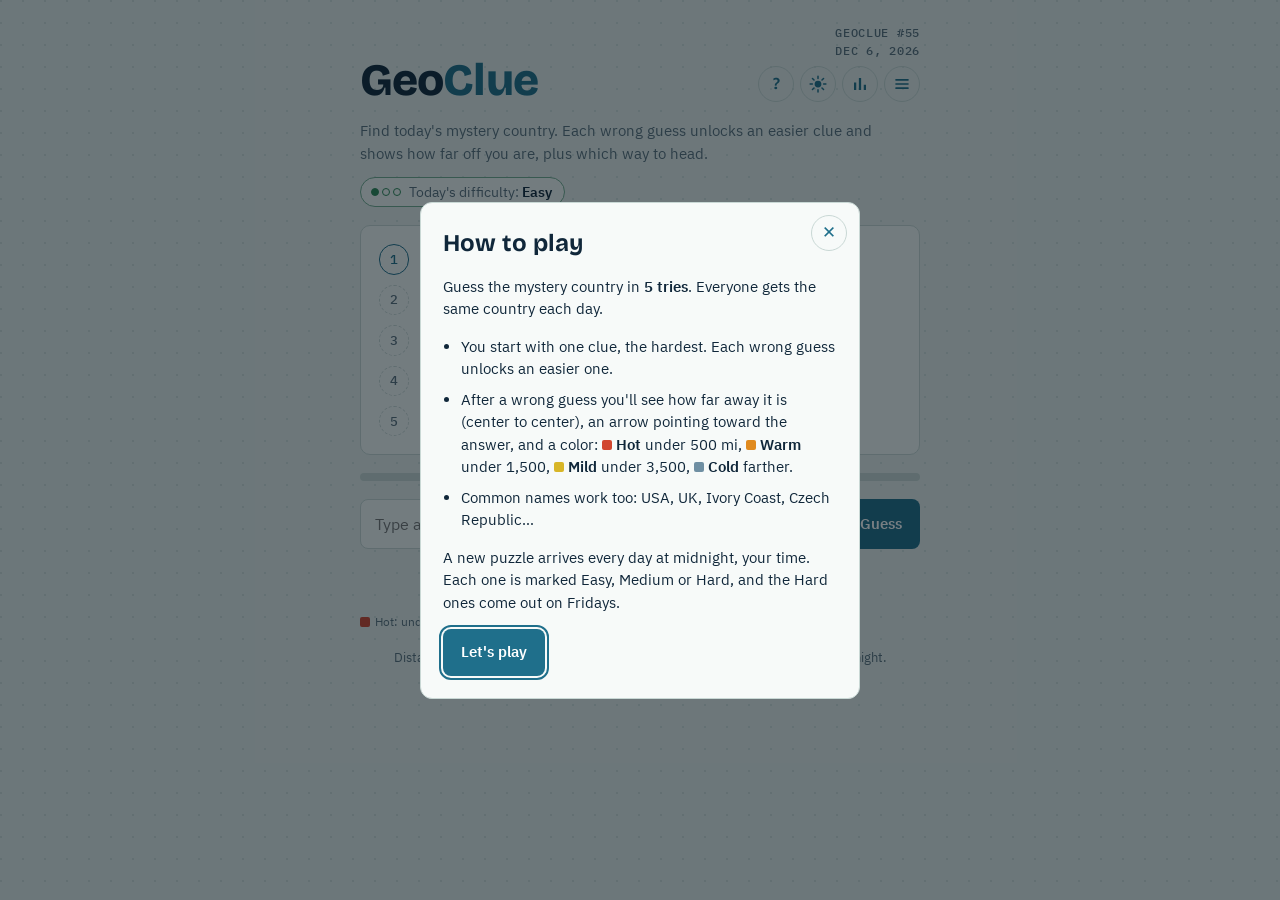
==== index.html @ 2c604f1e "Show today's difficulty above the clues A small Easy / Medium / Hard tag with three dots sits under " ====
<!doctype html>
<html lang="en">
<head>
  <meta charset="utf-8">
  <meta name="viewport" content="width=device-width, initial-scale=1">
  <title>GeoClue: the daily geography puzzle</title>
  <meta name="description" content="Guess the mystery country from five clues. A new free geography puzzle every day.">

  <!-- Apply the saved light/dark choice before the page draws, so it doesn't flash. -->
  <script>try{var t=JSON.parse(localStorage.getItem("geoclue:v1:theme"));if(t==="light"||t==="dark")document.documentElement.dataset.theme=t}catch(e){}</script>

  <meta name="theme-color" content="#e8f0ee" media="(prefers-color-scheme: light)">
  <meta name="theme-color" content="#0c1a24" media="(prefers-color-scheme: dark)">
  <link rel="icon" href="favicon.ico" sizes="32x32">
  <link rel="icon" href="assets/favicon.svg" type="image/svg+xml">
  <link rel="apple-touch-icon" href="assets/apple-touch-icon.png">
  <link rel="manifest" href="site.webmanifest">

  <!-- Link previews (iMessage, WhatsApp, Slack, Facebook, X, Discord…).
       If the domain ever changes, update the three https://geocluegame.com addresses below. -->
  <link rel="canonical" href="https://geocluegame.com/">
  <meta property="og:type" content="website">
  <meta property="og:site_name" content="GeoClue">
  <meta property="og:url" content="https://geocluegame.com/">
  <meta property="og:title" content="GeoClue: the daily geography puzzle">
  <meta property="og:description" content="Five clues. Five guesses. One mystery country a day. Free to play.">
  <meta property="og:image" content="https://geocluegame.com/assets/og-image.png">
  <meta property="og:image:width" content="1200">
  <meta property="og:image:height" content="630">
  <meta property="og:image:alt" content="GeoClue: guess the mystery country from five clues">
  <meta name="twitter:card" content="summary_large_image">
  <meta name="twitter:title" content="GeoClue: the daily geography puzzle">
  <meta name="twitter:description" content="Five clues. Five guesses. One mystery country a day. Free to play.">

  <link rel="preload" href="assets/fonts/bricolage-grotesque-latin.woff2" as="font" type="font/woff2" crossorigin>
  <link rel="preload" href="assets/fonts/ibm-plex-sans-latin-400.woff2" as="font" type="font/woff2" crossorigin>
  <link rel="stylesheet" href="css/style.css">
  <script type="module" src="js/ui.js"></script>

  <!-- Cloudflare Web Analytics (privacy-friendly, no cookies, no consent banner needed).
       To turn it on:
         1. In the Cloudflare dashboard go to Analytics & Logs > Web Analytics > Add a site.
         2. Copy the token it shows you (a long string of letters and numbers).
         3. Paste it in place of PASTE_YOUR_TOKEN_HERE below, then delete the two comment lines
            marked "remove this line" so the script runs.
       If you deploy on Cloudflare Pages you can instead switch Web Analytics on in the Pages
       project settings with one click, and leave this block as it is. -->
  <!-- remove this line
  <script defer src="https://static.cloudflareinsights.com/beacon.min.js" data-cf-beacon='{"token": "PASTE_YOUR_TOKEN_HERE"}'></script>
  remove this line -->
</head>
<body>
  <div class="wrap">
    <header class="top">
      <h1>Geo<span>Clue</span></h1>
      <div class="top-right">
        <p class="meta" id="meta" aria-live="polite"></p>
        <div class="icons">
          <button type="button" class="icon" id="help-btn" aria-label="How to play">?</button>
          <button type="button" class="icon theme-btn" id="theme-btn" aria-label="Switch light or dark mode">
            <svg class="sun" viewBox="0 0 24 24" aria-hidden="true"><circle cx="12" cy="12" r="4.5" fill="currentColor"/><path d="M12 1.5v3M12 19.5v3M1.5 12h3M19.5 12h3M4.6 4.6l2.1 2.1M17.3 17.3l2.1 2.1M4.6 19.4l2.1-2.1M17.3 6.7l2.1-2.1" stroke="currentColor" stroke-width="2" stroke-linecap="round"/></svg>
            <svg class="moon" viewBox="0 0 24 24" aria-hidden="true"><path d="M20 14.5A8.5 8.5 0 0 1 9.5 4a8.5 8.5 0 1 0 10.5 10.5Z" fill="currentColor"/></svg>
          </button>
          <button type="button" class="icon" id="stats-btn" aria-label="Statistics">
            <svg viewBox="0 0 24 24" aria-hidden="true"><path d="M4 20V10h3v10H4Zm6.5 0V4h3v16h-3ZM17 20v-7h3v7h-3Z" fill="currentColor"/></svg>
          </button>
          <button type="button" class="icon" id="menu-btn" aria-label="Open menu" aria-expanded="false" aria-controls="menu">
            <svg viewBox="0 0 24 24" aria-hidden="true"><path d="M4 6.5h16M4 12h16M4 17.5h16" stroke="currentColor" stroke-width="2.2" stroke-linecap="round"/></svg>
          </button>
        </div>
        <nav class="menu" id="menu" aria-label="Site menu" hidden>
          <ul>
            <li><a href="./" aria-current="page">Today's GeoClue</a></li>
            <li><a href="games.html">More games</a></li>
          </ul>
        </nav>
      </div>
    </header>

    <noscript><p class="card">GeoClue needs JavaScript turned on to play.</p></noscript>

    <section class="card notice" id="notice" hidden></section>

    <main id="game" hidden>
      <p class="lede">Find today's mystery country. Each wrong guess unlocks an easier clue and shows how far off you are, plus which way to head.</p>
      <p class="difficulty" id="difficulty" hidden></p>

      <section class="card" aria-labelledby="clues-h">
        <h2 class="sr-only" id="clues-h">Clues</h2>
        <ol class="clues" id="clues"></ol>
      </section>

      <div class="slots" id="slots" aria-hidden="true"></div>

      <section id="play" aria-label="Make a guess">
        <form class="guessbar" id="form" autocomplete="off">
          <label class="sr-only" for="guess">Your guess</label>
          <input id="guess" type="text" placeholder="Type a country…" spellcheck="false" autocapitalize="off"
                 role="combobox" aria-autocomplete="list" aria-expanded="false" aria-controls="sugg">
          <button type="submit" id="go">Guess</button>
          <ul class="sugg" id="sugg" role="listbox" aria-label="Suggestions" hidden></ul>
        </form>
        <p class="msg" id="msg" role="alert"></p>
        <p class="sr-only" id="announce" aria-live="polite"></p>
      </section>

      <section class="card result" id="result" hidden aria-live="polite"></section>

      <section aria-label="Your guesses">
        <ol class="log" id="log"></ol>
      </section>

      <div class="legend" aria-label="Distance colors">
        <span><i style="background:var(--hot)"></i>Hot: under 500 mi</span>
        <span><i style="background:var(--warm)"></i>Warm: 500–1,500</span>
        <span><i style="background:var(--mild)"></i>Mild: 1,500–3,500</span>
        <span><i style="background:var(--cold)"></i>Cold: 3,500+</span>
      </div>
    </main>

    <footer>Distances are measured between country centers. New puzzle every day at midnight.</footer>
  </div>

  <dialog id="help" aria-labelledby="help-h">
    <form method="dialog" class="dlg-close"><button class="icon" aria-label="Close">✕</button></form>
    <h2 id="help-h">How to play</h2>
    <p>Guess the mystery country in <b>5 tries</b>. Everyone gets the same country each day.</p>
    <ul>
      <li>You start with one clue, the hardest. Each wrong guess unlocks an easier one.</li>
      <li>After a wrong guess you'll see how far away it is (center to center), an arrow pointing toward the answer, and a color:
        <span class="chip" style="--c:var(--hot)">Hot</span> under 500 mi,
        <span class="chip" style="--c:var(--warm)">Warm</span> under 1,500,
        <span class="chip" style="--c:var(--mild)">Mild</span> under 3,500,
        <span class="chip" style="--c:var(--cold)">Cold</span> farther.</li>
      <li>Common names work too: USA, UK, Ivory Coast, Czech Republic…</li>
    </ul>
    <p>A new puzzle arrives every day at midnight, your time. Each one is marked Easy, Medium or Hard, and the Hard ones come out on Fridays.</p>
    <form method="dialog"><button autofocus>Let's play</button></form>
  </dialog>

  <dialog id="stats" aria-labelledby="stats-h">
    <form method="dialog" class="dlg-close"><button class="icon" aria-label="Close">✕</button></form>
    <h2 id="stats-h">Statistics</h2>
    <div id="stats-body"></div>
  </dialog>
</body>
</html>
---- css/style.css ----
/* Fonts are self-hosted (assets/fonts, SIL Open Font License). */
@font-face { font-family: "Bricolage Grotesque"; font-style: normal; font-weight: 200 800; font-display: swap;
  src: url(../assets/fonts/bricolage-grotesque-latin.woff2) format("woff2"); }
@font-face { font-family: "IBM Plex Sans"; font-style: normal; font-weight: 400; font-display: swap;
  src: url(../assets/fonts/ibm-plex-sans-latin-400.woff2) format("woff2");
  unicode-range: U+0000-00FF, U+0131, U+0152-0153, U+02BB-02BC, U+02C6, U+02DA, U+02DC, U+0304, U+0308, U+0329, U+2000-206F, U+20AC, U+2122, U+2191, U+2193, U+2212, U+2215, U+FEFF, U+FFFD; }
@font-face { font-family: "IBM Plex Sans"; font-style: normal; font-weight: 400; font-display: swap;
  src: url(../assets/fonts/ibm-plex-sans-latin-ext-400.woff2) format("woff2");
  unicode-range: U+0100-02AF, U+1E00-1E9F, U+1EF2-1EFF, U+2C60-2C7F, U+A720-A7FF; }
@font-face { font-family: "IBM Plex Sans"; font-style: normal; font-weight: 500; font-display: swap;
  src: url(../assets/fonts/ibm-plex-sans-latin-500.woff2) format("woff2"); }
@font-face { font-family: "IBM Plex Sans"; font-style: normal; font-weight: 600; font-display: swap;
  src: url(../assets/fonts/ibm-plex-sans-latin-600.woff2) format("woff2"); }
@font-face { font-family: "IBM Plex Mono"; font-style: normal; font-weight: 500; font-display: swap;
  src: url(../assets/fonts/ibm-plex-mono-latin-500.woff2) format("woff2"); }

/* GeoClue styles. Layout: one narrow "field card" column: clues, guess bar, then the guess log. */
:root {
  --bg: #e8f0ee;      /* pale chart-sea */
  --card: #f7faf9;
  --ink: #10273a;
  --muted: #5a6f7c;
  --line: #c9d8d5;
  --accent: #1f6f8b;  /* chart-water blue */
  --on-accent: #ffffff;
  --hot: #d1462f; --warm: #e08a1e; --mild: #d8b628; --cold: #6f8fa3; --win: #2e8a57;
  --display: "Bricolage Grotesque", ui-sans-serif, system-ui, sans-serif;
  --body: "IBM Plex Sans", ui-sans-serif, system-ui, sans-serif;
  --mono: "IBM Plex Mono", ui-monospace, Menlo, monospace;
  color-scheme: light;
}
@media (prefers-color-scheme: dark) {
  :root:not([data-theme="light"]) {
    --bg: #0c1a24; --card: #122634; --ink: #e3eef0; --muted: #8fa6b2; --line: #24404f; --accent: #5fb3cf; --on-accent: #0c1a24;
    --hot: #f0634a; --warm: #f1a03a; --mild: #e6cb4a; --cold: #7f9fb3; --win: #4fbf7f; color-scheme: dark;
  }
}
:root[data-theme="dark"] {
  --bg: #0c1a24; --card: #122634; --ink: #e3eef0; --muted: #8fa6b2; --line: #24404f; --accent: #5fb3cf; --on-accent: #0c1a24;
  --hot: #f0634a; --warm: #f1a03a; --mild: #e6cb4a; --cold: #7f9fb3; --win: #4fbf7f; color-scheme: dark;
}

* { box-sizing: border-box; }
[hidden] { display: none !important; }
b, strong { font-weight: 600; }
html { -webkit-text-size-adjust: 100%; }
body {
  margin: 0; background: var(--bg); color: var(--ink);
  font-family: var(--body); font-size: 15px; line-height: 1.5;
  padding: 24px 16px 48px;
  background-image: radial-gradient(circle at 1px 1px, color-mix(in srgb, var(--line) 70%, transparent) 1px, transparent 0);
  background-size: 22px 22px;
}
.wrap { max-width: 560px; margin: 0 auto; display: grid; grid-template-columns: minmax(0, 1fr); gap: 18px; }
main { display: grid; grid-template-columns: minmax(0, 1fr); gap: 18px; }
.sr-only { position: absolute; width: 1px; height: 1px; padding: 0; margin: -1px; overflow: hidden; clip: rect(0 0 0 0); white-space: nowrap; border: 0; }

/* Header */
.top { display: flex; align-items: flex-end; justify-content: space-between; gap: 12px; }
h1 { font-family: var(--display); font-weight: 800; font-size: clamp(2.1rem, 9vw, 2.8rem); line-height: .95; margin: 0; letter-spacing: -.02em; }
h1 span { color: var(--accent); }
.top-right { display: grid; justify-items: end; gap: 6px; }
.meta { margin: 0; font-family: var(--mono); font-size: .75rem; letter-spacing: .06em; text-transform: uppercase; color: var(--muted); text-align: right; }
.icons { display: flex; gap: 6px; }
button.icon {
  width: 36px; height: 36px; padding: 0; display: grid; place-items: center; border-radius: 50%;
  background: transparent; color: var(--accent); border: 1.5px solid var(--line); font-family: var(--display); font-size: 1.05rem;
}
button.icon svg { width: 18px; height: 18px; }
button.icon:hover { border-color: var(--accent); }
.theme-btn .moon { display: none; }
:root[data-theme="dark"] .theme-btn .sun { display: none; }
:root[data-theme="dark"] .theme-btn .moon { display: block; }
@media (prefers-color-scheme: dark) {
  :root:not([data-theme]) .theme-btn .sun { display: none; }
  :root:not([data-theme]) .theme-btn .moon { display: block; }
}

.lede { margin: 0; color: var(--muted); max-width: 60ch; }
/* Today's difficulty tag */
.difficulty { --lvl: var(--win); justify-self: start; margin: -6px 0 0; display: inline-flex; align-items: center; gap: 8px; padding: 4px 12px 4px 10px; border-radius: 999px; font-size: .85rem; color: var(--muted); background: var(--card); border: 1px solid color-mix(in srgb, var(--lvl) 55%, var(--line)); }
.difficulty[data-level="medium"] { --lvl: var(--warm); }
.difficulty[data-level="hard"] { --lvl: var(--hot); }
.difficulty b { color: var(--ink); font-weight: 600; }
.difficulty .dots { display: inline-flex; gap: 3px; }
.difficulty .dots i { width: 8px; height: 8px; border-radius: 50%; border: 1.5px solid var(--lvl); }
.difficulty .dots i.on { background: var(--lvl); }
.card { background: var(--card); border: 1px solid var(--line); border-radius: 10px; padding: 18px; }

/* Clues */
.clues { list-style: none; margin: 0; padding: 0; display: grid; gap: 10px; }
.clue { display: grid; grid-template-columns: 2.2rem 1fr; gap: 10px; align-items: start; }
.clue .n { font-family: var(--mono); font-size: .8rem; color: var(--accent); border: 1.5px solid var(--accent); border-radius: 50%; width: 1.9rem; height: 1.9rem; display: grid; place-items: center; }
.clue p { margin: 0; padding-top: .15rem; min-width: 0; }
.clue.locked .n { color: var(--muted); border-color: var(--line); border-style: dashed; }
.clue.locked p { color: var(--muted); font-style: italic; }
.clue.new p { animation: fade .5s ease; }
@keyframes fade { from { opacity: .2; transform: translateY(4px); } to { opacity: 1; transform: none; } }

.slots { display: flex; gap: 6px; }
.slot { flex: 1; height: 8px; border-radius: 4px; background: var(--line); }

/* Guess bar + autocomplete */
.guessbar { position: relative; display: flex; gap: 8px; }
#guess { flex: 1; min-width: 0; font: inherit; font-size: 1rem; padding: 12px 14px; border-radius: 8px; border: 1.5px solid var(--line); background: var(--card); color: var(--ink); }
#guess:focus { outline: none; border-color: var(--accent); }
button { font: inherit; font-weight: 600; cursor: pointer; border-radius: 8px; border: 0; padding: 12px 18px; background: var(--accent); color: var(--on-accent); }
button:focus-visible, #guess:focus-visible, a:focus-visible { outline: 2px solid var(--accent); outline-offset: 2px; }
button:disabled { opacity: .45; cursor: not-allowed; }
.sugg { position: absolute; top: calc(100% + 4px); left: 0; right: 0; z-index: 5; list-style: none; margin: 0; padding: 4px; background: var(--card); border: 1px solid var(--line); border-radius: 8px; box-shadow: 0 8px 24px rgba(0,0,0,.14); max-height: 240px; overflow: auto; }
.sugg li { padding: 9px 10px; border-radius: 6px; cursor: pointer; }
.sugg li small { color: var(--muted); }
.sugg li.on, .sugg li:hover { background: color-mix(in srgb, var(--accent) 14%, transparent); }
.msg { min-height: 1.4em; margin: 6px 0 0; font-size: .9rem; color: var(--hot); }

/* Guess log */
.log { list-style: none; margin: 0; padding: 0; display: grid; gap: 8px; }
.row { display: grid; grid-template-columns: 1fr auto auto; gap: 12px; align-items: center; padding: 10px 12px; border-radius: 8px; border: 1px solid var(--line); background: var(--card); border-left: 5px solid var(--c); }
.row .name { font-weight: 600; min-width: 0; overflow-wrap: anywhere; }
.row .dist { font-family: var(--mono); font-variant-numeric: tabular-nums; font-size: .9rem; }
.arrow { width: 26px; height: 26px; display: grid; place-items: center; font-weight: 700; }
.arrow svg { width: 22px; height: 22px; }

/* Results + notices */
.result, .notice { text-align: center; display: grid; gap: 12px; justify-items: center; }
.result h2, .notice h2 { font-family: var(--display); font-weight: 800; font-size: 1.8rem; line-height: 1.1; margin: 0; text-wrap: balance; }
.result p, .notice p { margin: 0; color: var(--muted); }
.emoji-row { font-size: 1.4rem; letter-spacing: .15em; }
.dyk { width: 100%; text-align: left; border-top: 1px solid var(--line); padding-top: 12px; }
.dyk h3 { margin: 0 0 4px; font-size: .75rem; text-transform: uppercase; letter-spacing: .08em; color: var(--accent); }
.dyk p { color: var(--ink); }
.dyk a { font-size: .8rem; color: var(--muted); }
.stats { display: grid; grid-template-columns: repeat(4, 1fr); gap: 8px; width: 100%; text-align: center; }
.stat { display: grid; gap: 2px; }
.stat b { font-family: var(--display); font-size: 1.5rem; font-variant-numeric: tabular-nums; }
.stat span { font-size: .68rem; text-transform: uppercase; letter-spacing: .06em; color: var(--muted); line-height: 1.2; }
.dist-h { margin: 4px 0 0; font-size: .75rem; text-transform: uppercase; letter-spacing: .08em; color: var(--muted); width: 100%; text-align: left; }
.dist { list-style: none; margin: 0; padding: 0; width: 100%; display: grid; gap: 4px; }
.dist li { display: grid; grid-template-columns: 1.2rem 1fr; gap: 8px; align-items: center; font-family: var(--mono); font-size: .85rem; }
.dist .bar { display: block; width: var(--w); background: var(--muted); color: var(--card); border-radius: 3px; padding: 1px 6px; text-align: right; }
.dist li.mine .bar { background: var(--win); }
.dist li.mine.fail .bar { background: var(--hot); }
.btns { display: flex; gap: 8px; flex-wrap: wrap; justify-content: center; }
.copied { min-height: 1.4em; }
.copied textarea { width: 100%; font: inherit; font-family: var(--mono); }
.countdown { font-family: var(--mono); font-variant-numeric: tabular-nums; color: var(--ink); font-weight: 500; }

.legend { display: flex; gap: 14px; flex-wrap: wrap; font-size: .78rem; color: var(--muted); }
.legend i { display: inline-block; width: 10px; height: 10px; border-radius: 2px; margin-right: 5px; vertical-align: -1px; }
footer { font-size: .8rem; color: var(--muted); text-align: center; }

/* Dialogs */
dialog { width: min(92vw, 440px); border: 1px solid var(--line); border-radius: 12px; background: var(--card); color: var(--ink); padding: 22px; }
dialog::backdrop { background: rgba(8, 20, 28, .55); }
dialog h2 { font-family: var(--display); margin: 0 0 10px; font-size: 1.5rem; }
dialog ul { padding-left: 1.1rem; display: grid; gap: 8px; }
.dlg-close { position: absolute; top: 12px; right: 12px; }
dialog { position: fixed; }
.chip { font-weight: 600; white-space: nowrap; }
.chip::before { content: ""; display: inline-block; width: 10px; height: 10px; border-radius: 2px; margin-right: 4px; background: var(--c); }

/* Guess, win and lose transitions */
.row.enter { animation: row-in .35s cubic-bezier(.2, .8, .2, 1) both; }
.row.win { animation: row-in .35s cubic-bezier(.2, .8, .2, 1) both, win-glow 1.1s .3s ease-out both; }
.row.miss { animation: row-in .35s cubic-bezier(.2, .8, .2, 1) both, shake .45s .3s ease-in-out; }
@keyframes row-in { from { opacity: 0; transform: translateY(-8px) scale(.98); } to { opacity: 1; transform: none; } }
@keyframes win-glow {
  0% { box-shadow: 0 0 0 0 color-mix(in srgb, var(--win) 55%, transparent); transform: scale(1); }
  30% { transform: scale(1.03); }
  100% { box-shadow: 0 0 0 14px transparent; transform: scale(1); }
}
@keyframes shake { 20%, 60% { transform: translateX(-5px); } 40%, 80% { transform: translateX(5px); } }
.slot.pop { animation: slot-pop .4s ease-out; }
@keyframes slot-pop { 0% { transform: scaleY(.3); } 60% { transform: scaleY(1.6); } 100% { transform: none; } }

/* Clues the player didn't need, revealed after a win */
.clue.bonus .n { color: var(--win); border-color: var(--win); }
.clue .tag { display: inline-block; margin-left: 4px; padding: 0 6px; border-radius: 999px; font-size: .68rem; font-weight: 600; letter-spacing: .04em; text-transform: uppercase; vertical-align: 1px; color: var(--win); border: 1px solid color-mix(in srgb, var(--win) 50%, transparent); }
.clue.reveal { animation: clue-reveal .5s cubic-bezier(.2, .8, .2, 1) both; animation-delay: var(--d, 0ms); }
@keyframes clue-reveal {
  0% { opacity: 0; transform: translateY(6px); }
  60% { opacity: 1; }
  100% { opacity: 1; transform: none; }
}
.result.enter { animation: result-in .55s cubic-bezier(.2, .8, .2, 1) both; }
@keyframes result-in { from { opacity: 0; transform: translateY(14px); } to { opacity: 1; transform: none; } }
.result h2:focus { outline: none; }
#play.leaving { opacity: .35; transition: opacity .3s; pointer-events: none; }

@media (max-width: 360px) {
  body { padding-inline: 12px; }
  h1 { font-size: 1.9rem; }
  button.icon { width: 32px; height: 32px; }
  .icons { gap: 4px; }
  .meta { font-size: .68rem; }
}
@media (prefers-reduced-motion: reduce) {
  .clue.new p, .row.enter, .row.win, .row.miss, .slot.pop, .clue.reveal, .result.enter { animation: none; }
}
a.button { display: inline-block; font-weight: 600; text-decoration: none; border-radius: 8px; padding: 12px 18px; background: var(--accent); color: var(--on-accent); }

/* ☰ menu (top right, every page) */
.top-right { position: relative; }
.menu { position: absolute; top: calc(100% + 8px); right: 0; z-index: 20; min-width: 200px; background: var(--card); border: 1px solid var(--line); border-radius: 10px; box-shadow: 0 10px 28px rgba(0,0,0,.18); padding: 6px; animation: menu-in .18s ease-out; }
.menu ul { list-style: none; margin: 0; padding: 0; display: grid; gap: 2px; }
.menu a { display: block; padding: 11px 12px; border-radius: 7px; color: var(--ink); text-decoration: none; font-weight: 600; }
.menu a:hover { background: color-mix(in srgb, var(--accent) 12%, transparent); }
.menu a[aria-current="page"] { color: var(--accent); }
#menu-btn[aria-expanded="true"] { border-color: var(--accent); background: color-mix(in srgb, var(--accent) 12%, transparent); }
@keyframes menu-in { from { opacity: 0; transform: translateY(-4px); } to { opacity: 1; transform: none; } }
@media (prefers-reduced-motion: reduce) { .menu { animation: none; } }

/* More games page */
.soon .globe { font-size: 2.6rem; line-height: 1; }
h1 a.home { color: inherit; text-decoration: none; }
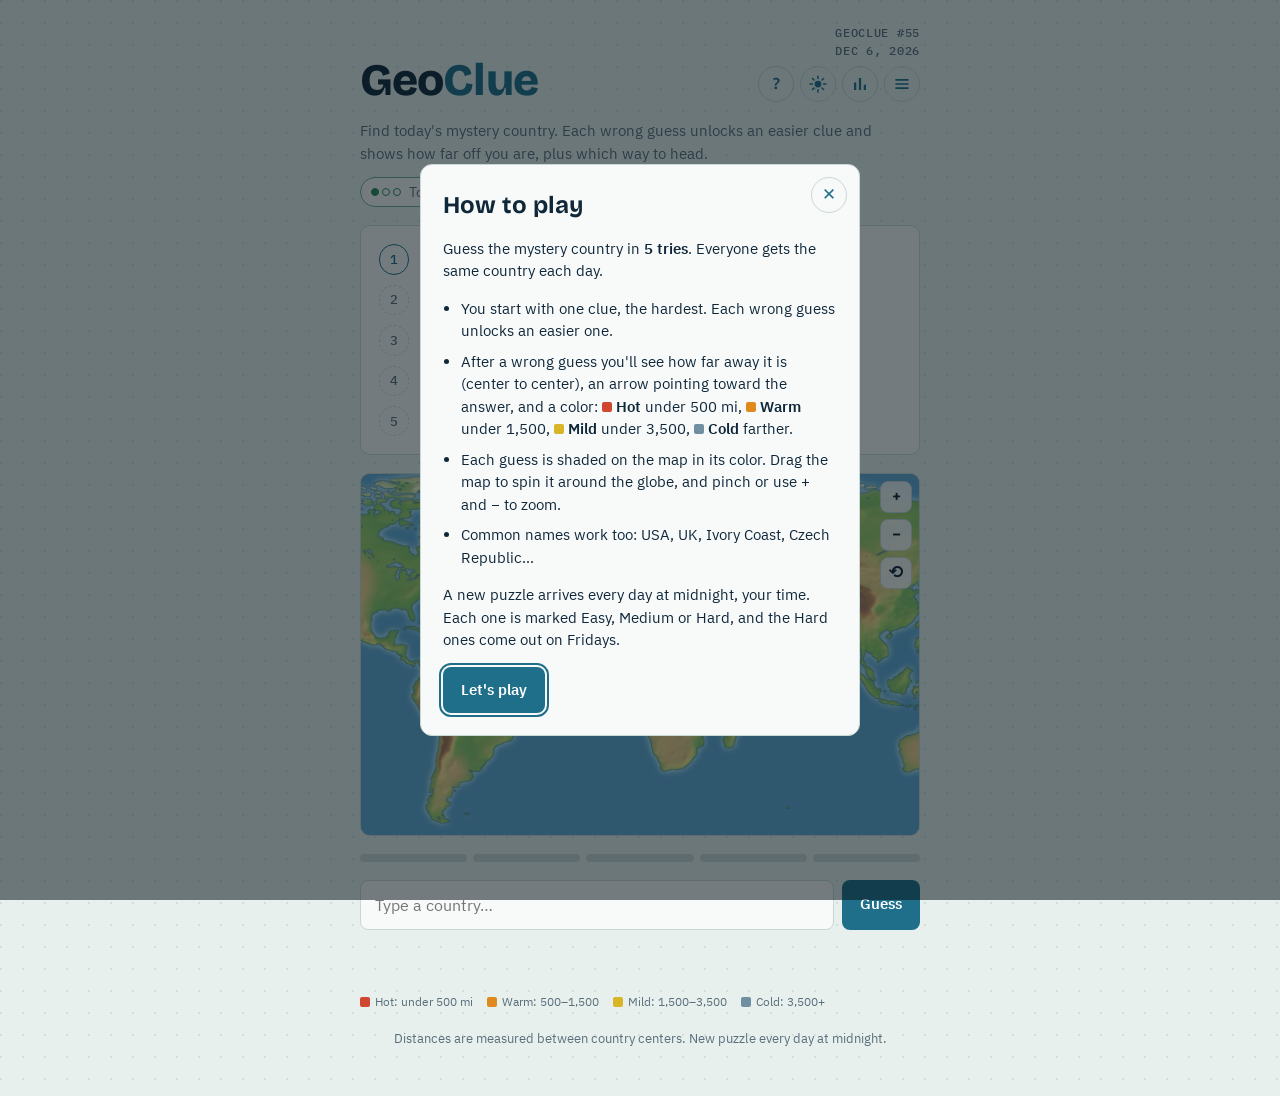
==== commit 722b0ac7: "Add a live terrain map that shades each guess A borderless, cartoon-style terrain map now sits under" ====
--- a/index.html
+++ b/index.html
@@ -90,6 +90,8 @@
         <ol class="clues" id="clues"></ol>
       </section>
 
+      <section class="live-map" id="live-map" aria-label="Map of your guesses" hidden></section>
+
       <div class="slots" id="slots" aria-hidden="true"></div>
 
       <section id="play" aria-label="Make a guess">
@@ -132,6 +134,7 @@
         <span class="chip" style="--c:var(--warm)">Warm</span> under 1,500,
         <span class="chip" style="--c:var(--mild)">Mild</span> under 3,500,
         <span class="chip" style="--c:var(--cold)">Cold</span> farther.</li>
+      <li>Each guess is shaded on the map in its color. Drag the map to spin it around the globe, and pinch or use + and − to zoom.</li>
       <li>Common names work too: USA, UK, Ivory Coast, Czech Republic…</li>
     </ul>
     <p>A new puzzle arrives every day at midnight, your time. Each one is marked Easy, Medium or Hard, and the Hard ones come out on Fridays.</p>
--- a/css/style.css
+++ b/css/style.css
@@ -213,3 +213,33 @@
 /* More games page */
 .soon .globe { font-size: 2.6rem; line-height: 1; }
 h1 a.home { color: inherit; text-decoration: none; }
+
+/* Live map under the clues (js/map.js) */
+.live-map { position: relative; }
+.map-view { position: relative; overflow: hidden; aspect-ratio: 17 / 11; border-radius: 10px; border: 1px solid var(--line); background: #60aad6; touch-action: none; cursor: grab; user-select: none; -webkit-user-select: none; }
+.map-view.dragging { cursor: grabbing; }
+.map-view:focus-visible { outline: 2px solid var(--accent); outline-offset: 2px; }
+.map-world { position: absolute; left: 0; top: 0; transform-origin: 0 0; will-change: transform; }
+.map-terrain, .map-shapes { position: absolute; top: 0; }
+.map-terrain { background-repeat: repeat-x; }
+.map-shapes { overflow: visible; }
+.map-country { fill-opacity: .85; stroke: #fff; stroke-width: 1.5; stroke-linejoin: round; vector-effect: non-scaling-stroke; }
+.map-country.cold { fill: #3f6f8f; } .map-country.mild { fill: #f2c418; } .map-country.warm { fill: #e5781a; } .map-country.hot { fill: #d1462f; } .map-country.win { fill: #1f8a4c; }
+.map-country.new { animation: map-shade .6s ease-out; }
+@keyframes map-shade { from { fill-opacity: 0; stroke-opacity: 0; } }
+.map-pin { position: absolute; transform-origin: 0 0; transform: scale(var(--pin-scale, 1)) translate(-50%, calc(-100% - 7px)); }
+.map-pin { display: grid; place-items: center; width: 22px; height: 22px; border-radius: 50%; border: 2px solid #fff; font: 600 11px/1 var(--mono); color: #10273a; box-shadow: 0 1px 3px rgba(0, 0, 0, .3); }
+.map-pin::after { content: ""; position: absolute; left: 50%; bottom: -8px; margin-left: -4px; border: 4px solid transparent; border-top: 6px solid var(--pin); }
+.map-pin { background: var(--pin); }
+.map-pin.cold { --pin: #6f8fa3; } .map-pin.mild { --pin: #e6c229; } .map-pin.warm { --pin: #e5781a; } .map-pin.hot { --pin: #e0553c; } .map-pin.win { --pin: #2e8a57; color: #fff; }
+.map-pin.new { animation: map-pin .45s cubic-bezier(.3, 1.6, .5, 1); }
+@keyframes map-pin { from { opacity: 0; transform: scale(0) translate(-50%, calc(-100% - 7px)); } }
+.map-zoom { position: absolute; top: 8px; right: 8px; display: grid; gap: 6px; user-select: none; -webkit-user-select: none; }
+.map-zoom button.icon { width: 32px; height: 32px; border-radius: 8px; background: color-mix(in srgb, var(--card) 90%, transparent); color: var(--ink); font-size: 1.1rem; }
+:root[data-theme="dark"] .map-terrain { filter: brightness(.8) saturate(.9); }
+:root[data-theme="dark"] .map-view { background: #4d88ab; }
+@media (prefers-color-scheme: dark) {
+  :root:not([data-theme="light"]) .map-terrain { filter: brightness(.8) saturate(.9); }
+  :root:not([data-theme="light"]) .map-view { background: #4d88ab; }
+}
+@media (prefers-reduced-motion: reduce) { .map-country.new, .map-pin.new { animation: none; } }
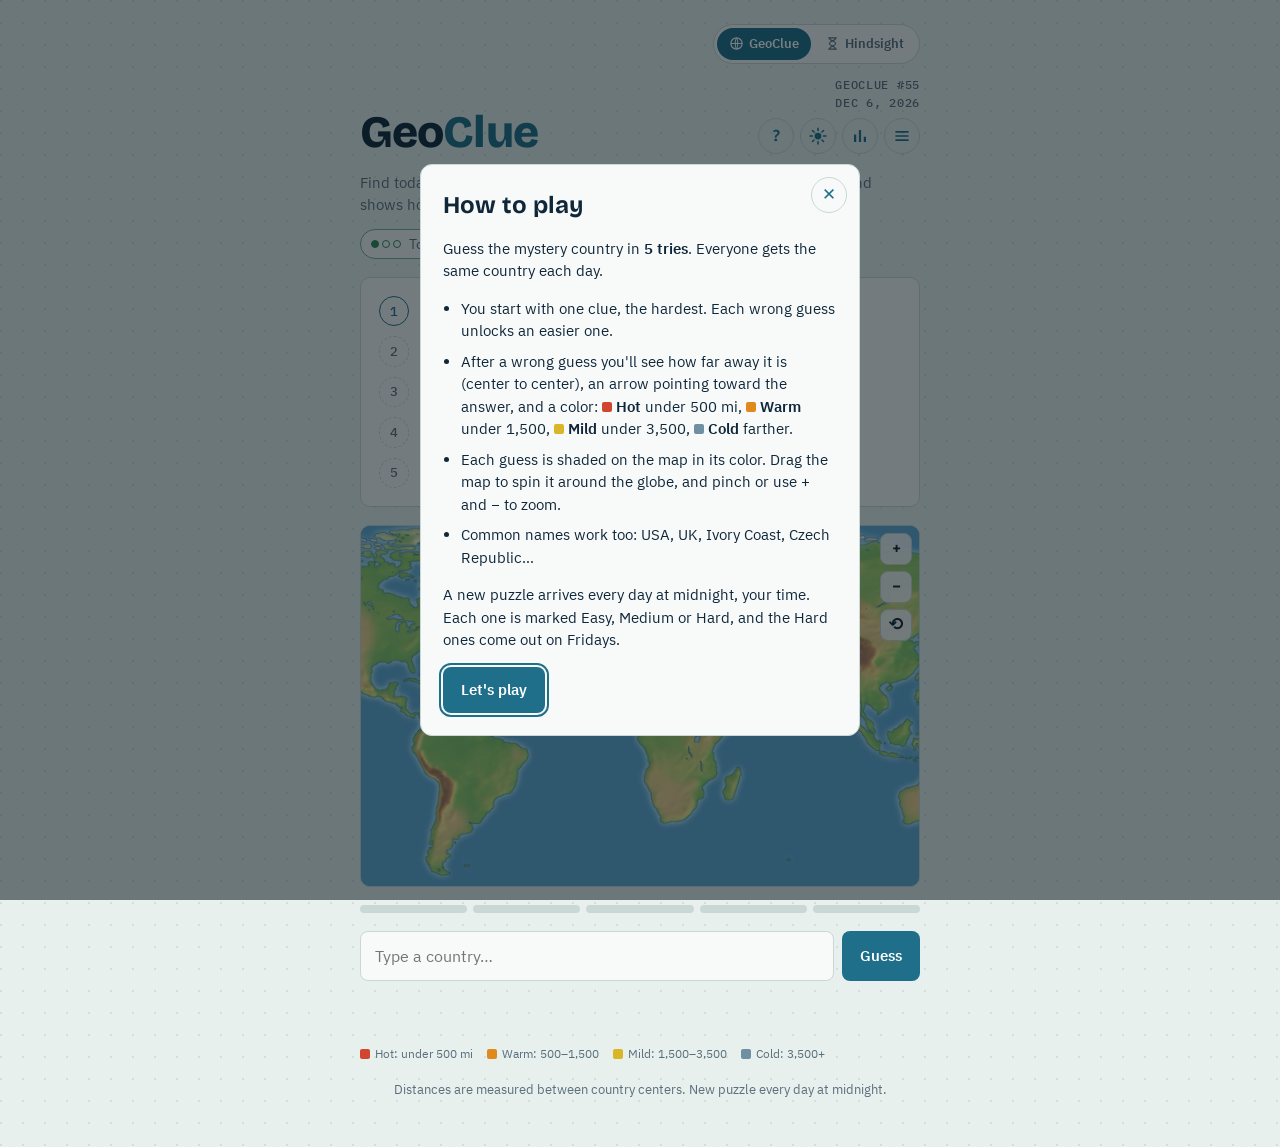
==== commit 5ea220c5: "Add Hindsight, a daily "which came first?" game Six matchups a day of two events from history; tap t" ====
--- a/index.html
+++ b/index.html
@@ -51,6 +51,13 @@
 </head>
 <body>
   <div class="wrap">
+    <nav class="game-switch" aria-label="Switch game" data-hindsight>
+      <a href="./" aria-current="page">
+        <svg viewBox="0 0 24 24" aria-hidden="true"><circle cx="12" cy="12" r="9" fill="none" stroke="currentColor" stroke-width="2"/><path d="M3 12h18M12 3c2.8 3 2.8 15 0 18M12 3c-2.8 3-2.8 15 0 18" fill="none" stroke="currentColor" stroke-width="1.6"/></svg>GeoClue</a>
+      <a href="hindsight.html">
+        <svg viewBox="0 0 24 24" aria-hidden="true"><path d="M6 3h12M6 21h12M7 3c0 5 10 5 10 9s-10 4-10 9M17 3c0 5-10 5-10 9s10 4 10 9" fill="none" stroke="currentColor" stroke-width="1.8" stroke-linecap="round"/></svg>Hindsight</a>
+    </nav>
+
     <header class="top">
       <h1>Geo<span>Clue</span></h1>
       <div class="top-right">
@@ -71,6 +78,7 @@
         <nav class="menu" id="menu" aria-label="Site menu" hidden>
           <ul>
             <li><a href="./" aria-current="page">Today's GeoClue</a></li>
+            <li data-hindsight><a href="hindsight.html">Today's Hindsight</a></li>
             <li><a href="games.html">More games</a></li>
           </ul>
         </nav>
--- a/css/style.css
+++ b/css/style.css
@@ -243,3 +243,43 @@
   :root:not([data-theme="light"]) .map-view { background: #4d88ab; }
 }
 @media (prefers-reduced-motion: reduce) { .map-country.new, .map-pin.new { animation: none; } }
+
+/* How everyone did today (js/everyone.js) */
+.everyone { width: 100%; text-align: left; border-top: 1px solid var(--line); padding-top: 12px; display: grid; gap: 8px; }
+.everyone h3 { margin: 0; font-size: .75rem; text-transform: uppercase; letter-spacing: .08em; color: var(--accent); }
+.everyone p { margin: 0; color: var(--ink); }
+.everyone .everyone-wait { color: var(--muted); }
+.everyone-big { font-size: .9rem; }
+.everyone-big b { font-family: var(--display); font-weight: 800; font-size: 1.9rem; line-height: 1; margin-right: 4px; font-variant-numeric: tabular-nums; }
+.everyone-bars { list-style: none; margin: 0; padding: 0; display: grid; gap: 5px; }
+.everyone-bars li { display: grid; grid-template-columns: 1.1rem minmax(0, 1fr) 2.6rem; gap: 8px; align-items: center; font-family: var(--mono); font-size: .8rem; }
+.everyone-bars .track { position: relative; height: 18px; border-radius: 3px; background: color-mix(in srgb, var(--line) 55%, transparent); }
+.everyone-bars .fill { position: absolute; inset: 0 auto 0 0; width: var(--w); border-radius: 3px; background: var(--muted); animation: everyone-grow .7s cubic-bezier(.2, .8, .2, 1) calc(var(--i) * .1s) both; }
+.everyone-bars li.you .fill { background: var(--win); }
+.everyone-bars li.x .fill { background: color-mix(in srgb, var(--hot) 70%, var(--muted)); }
+.everyone-bars li.you.x .fill { background: var(--hot); }
+.everyone-bars .pct { text-align: right; font-variant-numeric: tabular-nums; color: var(--muted); }
+.everyone-bars li.you .pct { color: var(--ink); }
+.everyone-bars .you-label { position: absolute; left: calc(var(--w) + 6px); top: 50%; transform: translateY(-50%); font-family: var(--body); font-size: .72rem; font-weight: 600; color: var(--win); white-space: nowrap; }
+.everyone-bars li.x .you-label { color: var(--hot); }
+.everyone-bars li .you-label.inside { left: auto; right: calc(100% - var(--w) + 6px); color: #fff; }
+.everyone-line { font-size: .9rem; }
+@keyframes everyone-grow { from { width: 0; } }
+@media (prefers-reduced-motion: reduce) { .everyone-bars .fill { animation: none; } }
+
+/* GeoClue / Hindsight switch (top right, above the header) */
+.game-switch { justify-self: end; display: inline-flex; gap: 2px; padding: 3px; margin-bottom: -6px; border-radius: 999px; background: var(--card); border: 1.5px solid var(--line); }
+.game-switch a { display: inline-flex; align-items: center; gap: 5px; padding: 6px 12px; border-radius: 999px; font-size: .82rem; font-weight: 600; color: var(--muted); text-decoration: none; }
+.game-switch a:hover { color: var(--ink); }
+.game-switch a[aria-current="page"] { background: var(--accent); color: var(--on-accent); }
+.game-switch svg { width: 15px; height: 15px; }
+
+/* More games page: one card per game */
+.game-list { list-style: none; margin: 0; padding: 0; display: grid; gap: 12px; }
+.game-card { display: grid; grid-template-columns: auto minmax(0, 1fr); gap: 4px 14px; align-items: center; padding: 16px 18px; border-radius: 10px; border: 1px solid var(--line); background: var(--card); color: var(--ink); text-decoration: none; }
+.game-card:hover { border-color: var(--accent); }
+.game-card .gi { grid-row: span 2; width: 44px; height: 44px; border-radius: 12px; display: grid; place-items: center; color: #fff; background: var(--gc, var(--accent)); }
+.game-card .gi svg { width: 24px; height: 24px; }
+.game-card b { font-family: var(--display); font-size: 1.2rem; font-weight: 800; }
+.game-card span { color: var(--muted); font-size: .9rem; }
+.games-soon { margin: 0; color: var(--muted); text-align: center; font-size: .9rem; }
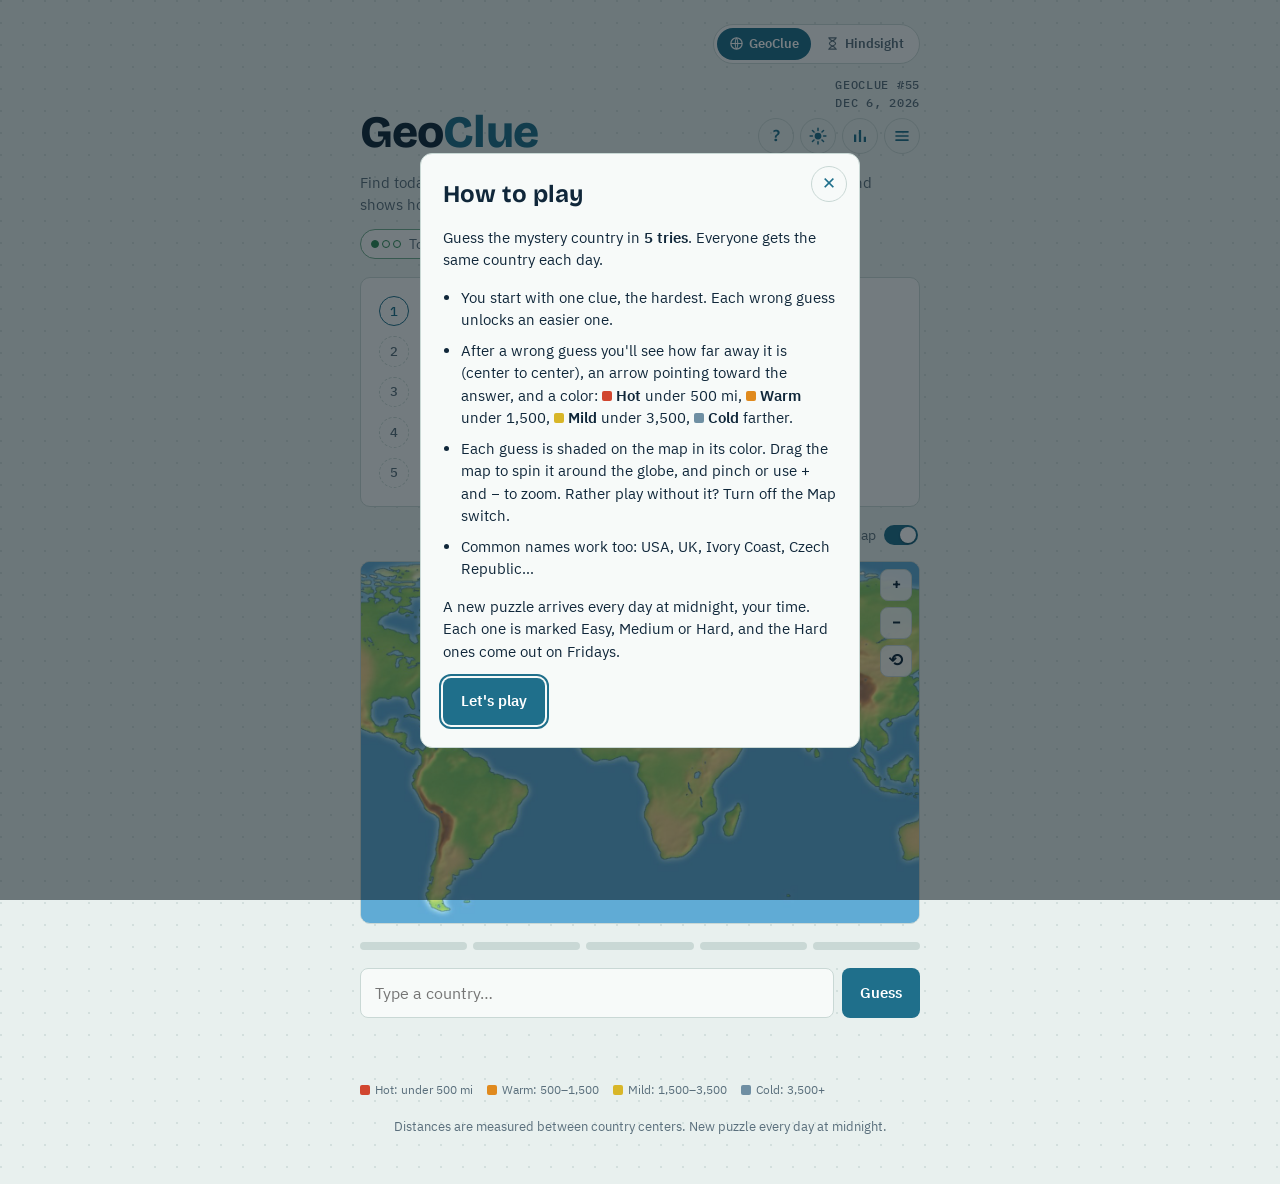
==== commit 5f6f74a3: "Add a Map on/off switch for players The guess map stays on by default. A small switch above it lets " ====
--- a/index.html
+++ b/index.html
@@ -50,6 +50,7 @@
   remove this line -->
 </head>
 <body>
+  <div class="win-flash" id="win-flash" aria-hidden="true"></div>
   <div class="wrap">
     <nav class="game-switch" aria-label="Switch game" data-hindsight>
       <a href="./" aria-current="page">
@@ -98,6 +99,9 @@
         <ol class="clues" id="clues"></ol>
       </section>
 
+      <button type="button" class="map-switch" id="map-switch" role="switch" aria-checked="true" hidden>
+        <span>Map</span><i aria-hidden="true"></i>
+      </button>
       <section class="live-map" id="live-map" aria-label="Map of your guesses" hidden></section>
 
       <div class="slots" id="slots" aria-hidden="true"></div>
@@ -142,7 +146,7 @@
         <span class="chip" style="--c:var(--warm)">Warm</span> under 1,500,
         <span class="chip" style="--c:var(--mild)">Mild</span> under 3,500,
         <span class="chip" style="--c:var(--cold)">Cold</span> farther.</li>
-      <li>Each guess is shaded on the map in its color. Drag the map to spin it around the globe, and pinch or use + and − to zoom.</li>
+      <li>Each guess is shaded on the map in its color. Drag the map to spin it around the globe, and pinch or use + and − to zoom. Rather play without it? Turn off the Map switch.</li>
       <li>Common names work too: USA, UK, Ivory Coast, Czech Republic…</li>
     </ul>
     <p>A new puzzle arrives every day at midnight, your time. Each one is marked Easy, Medium or Hard, and the Hard ones come out on Fridays.</p>
--- a/css/style.css
+++ b/css/style.css
@@ -216,6 +216,13 @@
 
 /* Live map under the clues (js/map.js) */
 .live-map { position: relative; }
+/* Map on/off switch above the map */
+.map-switch { justify-self: end; margin: -4px 0 -6px; display: inline-flex; align-items: center; gap: 8px; padding: 4px 2px; background: none; border: 0; color: var(--muted); font: inherit; font-size: .85rem; cursor: pointer; }
+.map-switch i { position: relative; width: 34px; height: 20px; border-radius: 999px; background: var(--line); transition: background .2s; }
+.map-switch i::after { content: ""; position: absolute; top: 2px; left: 2px; width: 16px; height: 16px; border-radius: 50%; background: #fff; box-shadow: 0 1px 2px rgba(0, 0, 0, .3); transition: transform .2s; }
+.map-switch[aria-checked="true"] i { background: var(--accent); }
+.map-switch[aria-checked="true"] i::after { transform: translateX(14px); }
+.map-switch:focus-visible { outline: 2px solid var(--accent); outline-offset: 2px; border-radius: 6px; }
 .map-view { position: relative; overflow: hidden; aspect-ratio: 17 / 11; border-radius: 10px; border: 1px solid var(--line); background: #60aad6; touch-action: none; cursor: grab; user-select: none; -webkit-user-select: none; }
 .map-view.dragging { cursor: grabbing; }
 .map-view:focus-visible { outline: 2px solid var(--accent); outline-offset: 2px; }
@@ -283,3 +290,11 @@
 .game-card b { font-family: var(--display); font-size: 1.2rem; font-weight: 800; }
 .game-card span { color: var(--muted); font-size: .9rem; }
 .games-soon { margin: 0; color: var(--muted); text-align: center; font-size: .9rem; }
+
+/* Soft green wash across the screen when the country is found (js/ui.js winFlash, same as Hindsight's) */
+.win-flash { position: fixed; inset: 0; pointer-events: none; z-index: 31; opacity: 0;
+  background: linear-gradient(100deg, transparent 0%, color-mix(in srgb, var(--win) 34%, transparent) 45%, color-mix(in srgb, var(--win) 34%, transparent) 55%, transparent 100%);
+  background-size: 250% 100%; }
+.win-flash.on { animation: win-sweep .8s ease-out; }
+@keyframes win-sweep { 0% { opacity: 1; background-position: 120% 0; } 100% { opacity: 0; background-position: -60% 0; } }
+@media (prefers-reduced-motion: reduce) { .win-flash { display: none; } }
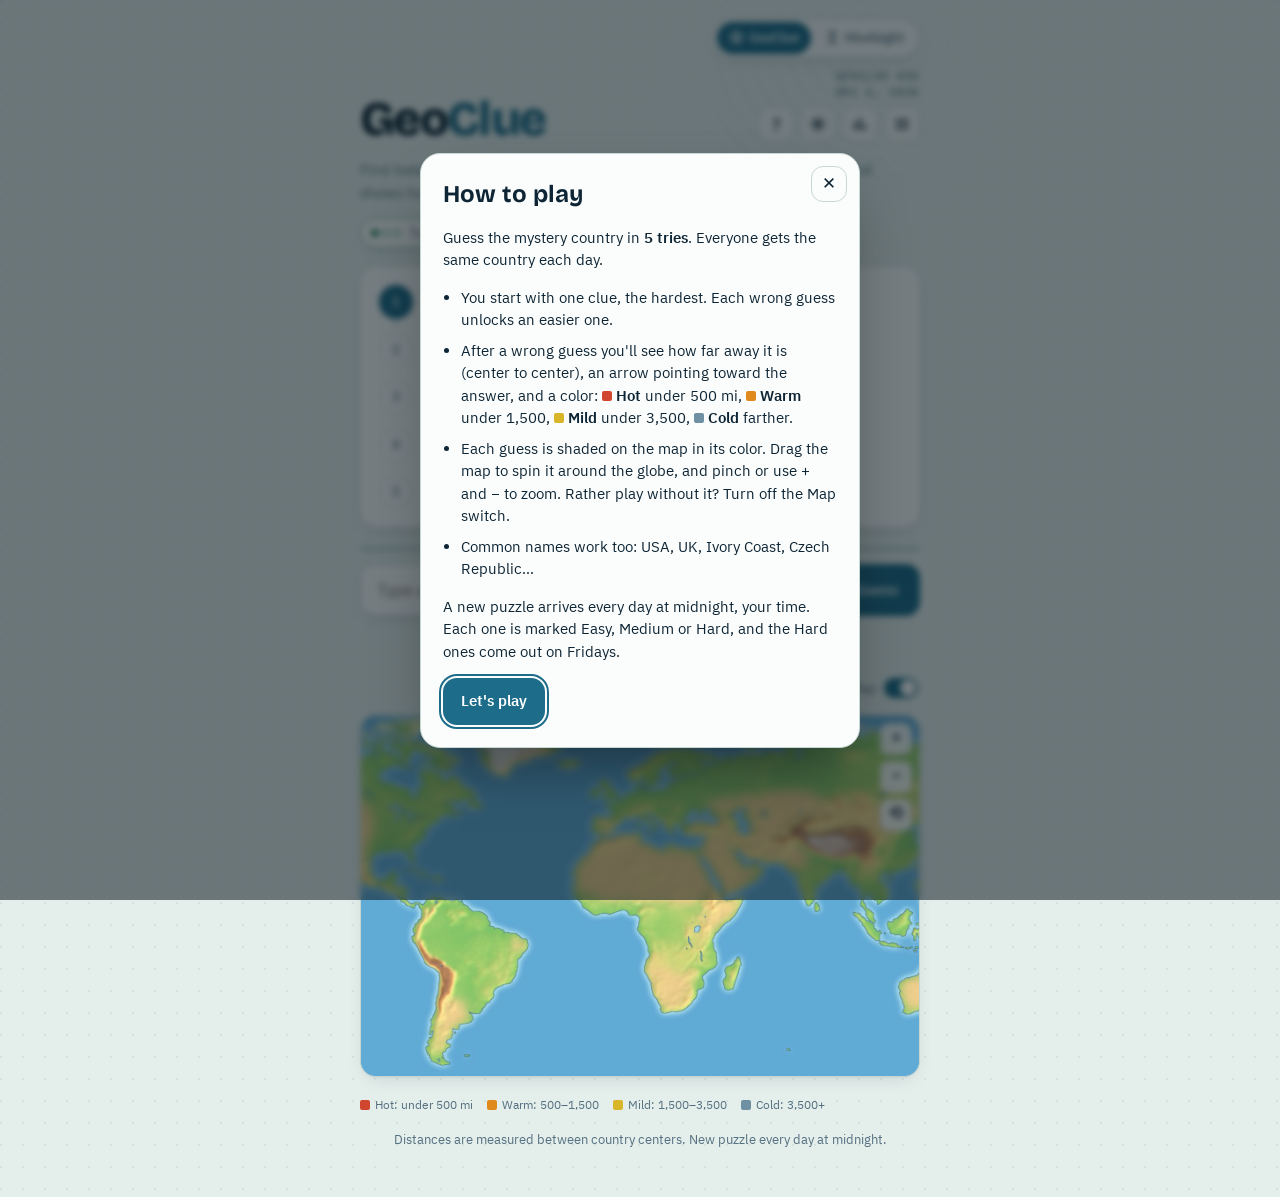
==== commit 109b91b1: "Refresh the look and redo the animations (NEW_LOOK switch) New css/refresh.css layered over the exis" ====
--- a/index.html
+++ b/index.html
@@ -13,6 +13,7 @@
   <meta name="theme-color" content="#0c1a24" media="(prefers-color-scheme: dark)">
   <link rel="icon" href="favicon.ico" sizes="32x32">
   <link rel="icon" href="assets/favicon.svg" type="image/svg+xml">
+  <link rel="icon" href="assets/icon-192.png" sizes="192x192" type="image/png">
   <link rel="apple-touch-icon" href="assets/apple-touch-icon.png">
   <link rel="manifest" href="site.webmanifest">
 
@@ -35,6 +36,7 @@
   <link rel="preload" href="assets/fonts/bricolage-grotesque-latin.woff2" as="font" type="font/woff2" crossorigin>
   <link rel="preload" href="assets/fonts/ibm-plex-sans-latin-400.woff2" as="font" type="font/woff2" crossorigin>
   <link rel="stylesheet" href="css/style.css">
+  <link rel="stylesheet" href="css/refresh.css" id="refresh-css">
   <script type="module" src="js/ui.js"></script>
 
   <!-- Cloudflare Web Analytics (privacy-friendly, no cookies, no consent banner needed).
--- a/css/style.css
+++ b/css/style.css
@@ -198,6 +198,11 @@
   .clue.new p, .row.enter, .row.win, .row.miss, .slot.pop, .clue.reveal, .result.enter { animation: none; }
 }
 a.button { display: inline-block; font-weight: 600; text-decoration: none; border-radius: 8px; padding: 12px 18px; background: var(--accent); color: var(--on-accent); }
+/* "Play Hindsight" on the results, in Hindsight's plum */
+a.button.play-hs { --plum: #6a3d9a; display: inline-flex; align-items: center; gap: 7px; background: var(--plum); color: #fff; }
+a.button.play-hs svg { width: 17px; height: 17px; }
+:root[data-theme="dark"] a.button.play-hs { --plum: #b48be0; color: #17111f; }
+@media (prefers-color-scheme: dark) { :root:not([data-theme="light"]) a.button.play-hs { --plum: #b48be0; color: #17111f; } }
 
 /* ☰ menu (top right, every page) */
 .top-right { position: relative; }
--- a/css/refresh.css
+++ b/css/refresh.css
@@ -0,0 +1,320 @@
+/* GeoClue 2026 refresh: new look + motion, layered on top of style.css (and hindsight.css).
+   Turn it all off with NEW_LOOK: false in js/config.js (js/nav.js then switches this file off).
+   Layout: field-notebook column. Clues sit on a dotted "trail", the guess bar comes right after
+   them (so it's on screen without scrolling on a phone), then your guesses, then the map. */
+
+:root {
+  /* Colors: same sea-green and chart-water blue as before, a touch deeper and cleaner */
+  --bg: #e4eeeb;
+  --card: #fbfdfc;
+  --ink: #0e2535;
+  --muted: #557080;
+  --line: #c6d7d3;
+  --accent: #1d6c89;
+  --accent-soft: #d6e8ee;
+  --shadow: 0 1px 0 rgba(14, 37, 53, .04), 0 6px 20px -8px rgba(14, 37, 53, .18);
+  --radius: 16px;
+
+  /* Motion: one set of timings and curves for the whole site */
+  --t-fast: 160ms;
+  --t-med: 280ms;
+  --t-slow: 520ms;
+  --ease-out: cubic-bezier(.16, 1, .3, 1);       /* quick start, long gentle settle */
+  --ease-in-out: cubic-bezier(.65, 0, .35, 1);
+  --ease-spring: cubic-bezier(.34, 1.56, .64, 1); /* fallback for browsers without linear() */
+}
+@supports (animation-timing-function: linear(0, 1)) {
+  :root {
+    /* A real spring: overshoots a little, wobbles once, settles */
+    --ease-spring: linear(0, .009, .035 2.1%, .141 4.4%, .723 12.9%, .938 16.7%, 1.017 19.4%, 1.067, 1.099 24.3%,
+      1.104 25.6%, 1.099 27%, 1.077 29.6%, .994 38.1%, .981 41.2%, .98 44.3%, .992 52.5%, 1.001 61.4%, 1);
+  }
+}
+@media (prefers-color-scheme: dark) {
+  :root:not([data-theme="light"]) {
+    --bg: #0a1822; --card: #112532; --ink: #e4eff1; --muted: #8ea8b5; --line: #22404f; --accent: #63b8d4; --accent-soft: #163949;
+    --shadow: 0 1px 0 rgba(0, 0, 0, .2), 0 10px 26px -10px rgba(0, 0, 0, .6);
+  }
+}
+:root[data-theme="dark"] {
+  --bg: #0a1822; --card: #112532; --ink: #e4eff1; --muted: #8ea8b5; --line: #22404f; --accent: #63b8d4; --accent-soft: #163949;
+  --shadow: 0 1px 0 rgba(0, 0, 0, .2), 0 10px 26px -10px rgba(0, 0, 0, .6);
+}
+/* Hindsight keeps its Museum plum */
+:root.hindsight { --accent-soft: #e9dff3; }
+@media (prefers-color-scheme: dark) { :root.hindsight:not([data-theme="light"]) { --accent-soft: #2e2240; } }
+:root.hindsight[data-theme="dark"] { --accent-soft: #2e2240; }
+
+/* ---------- Page ---------- */
+body {
+  padding: 18px max(16px, env(safe-area-inset-right)) 48px max(16px, env(safe-area-inset-left));
+  background-image: radial-gradient(circle at 1px 1px, color-mix(in srgb, var(--line) 55%, transparent) 1px, transparent 0);
+}
+/* Contour rings behind the header, like the lines on a survey map */
+.wrap { position: relative; gap: 16px; }
+.wrap::before {
+  content: ""; position: absolute; z-index: -1; pointer-events: none;
+  top: -60px; right: -90px; width: 380px; height: 300px;
+  background: repeating-radial-gradient(ellipse at 70% 30%, transparent 0 17px, color-mix(in srgb, var(--accent) 16%, transparent) 17px 18px);
+  -webkit-mask-image: radial-gradient(closest-side, #000 30%, transparent);
+  mask-image: radial-gradient(closest-side, #000 30%, transparent);
+}
+
+/* ---------- Header ---------- */
+h1 { font-size: clamp(2.3rem, 10vw, 3rem); letter-spacing: -.035em; }
+h1 span { color: var(--accent); }
+.meta { font-size: .7rem; line-height: 1.45; }
+button.icon {
+  border-radius: 12px; border: 1px solid var(--line); background: color-mix(in srgb, var(--card) 70%, transparent);
+  color: var(--ink); transition: transform var(--t-fast) var(--ease-out), background var(--t-fast), border-color var(--t-fast);
+}
+button.icon:hover { border-color: var(--accent); color: var(--accent); }
+button.icon:active { transform: scale(.92); }
+.theme-btn svg { transition: transform var(--t-slow) var(--ease-spring); }
+.theme-btn:active svg { transform: rotate(40deg); }
+
+.game-switch { border: 1px solid var(--line); background: color-mix(in srgb, var(--card) 80%, transparent); box-shadow: var(--shadow); }
+.game-switch a { transition: color var(--t-fast), background var(--t-med) var(--ease-out); }
+
+.lede { font-size: .95rem; }
+.difficulty { margin-top: -4px; background: var(--card); box-shadow: var(--shadow); }
+
+/* ---------- Cards ---------- */
+.card { border-radius: var(--radius); border-color: color-mix(in srgb, var(--line) 70%, transparent); box-shadow: var(--shadow); padding: 18px 18px 18px 16px; }
+
+/* ---------- Clue trail: numbered stops joined by a dotted route ---------- */
+.clues { gap: 0; }
+.clue { position: relative; grid-template-columns: 2.4rem 1fr; gap: 12px; padding-bottom: 14px; }
+.clue:last-child { padding-bottom: 0; }
+.clue::before { /* the route to the next stop */
+  content: ""; position: absolute; left: calc(1.2rem - 1px); top: 2rem; bottom: 0; width: 2px;
+  background: linear-gradient(var(--accent) 50%, transparent 0) 0 0 / 2px 6px repeat-y;
+  opacity: .55; transform-origin: top;
+}
+.clue:last-child::before { display: none; }
+.clue.locked::before { background-image: linear-gradient(var(--line) 50%, transparent 0); opacity: 1; }
+.clue .n {
+  width: 2.1rem; height: 2.1rem; margin-left: .15rem; border: 0; font-weight: 500; font-size: .82rem;
+  background: var(--accent); color: var(--on-accent); box-shadow: 0 0 0 4px var(--card);
+}
+.clue.locked .n { background: var(--card); color: var(--muted); border: 1.5px dashed var(--line); box-shadow: 0 0 0 4px var(--card); }
+.clue p { padding-top: .25rem; font-size: 1rem; line-height: 1.5; }
+.clue.locked p { font-style: normal; font-size: .85rem; padding-top: .45rem; }
+.clue.bonus .n { background: var(--win); color: #fff; border: 0; }
+.clue .tag { color: var(--win); }
+
+/* A new clue unlocks: the stop pops, a ring pings out of it, the route draws down, the text wipes in */
+.clue.new .n { animation: stop-pop var(--t-slow) var(--ease-spring) both; }
+.clue.new .n::after {
+  content: ""; position: absolute; inset: 0; border-radius: 50%; border: 2px solid var(--accent);
+  animation: ping 900ms var(--ease-out) 120ms both;
+}
+.clue .n { position: relative; }
+.clue.new p { animation: clue-wipe 620ms var(--ease-out) 90ms both; }
+.clue.new + .clue::before, .clue:has(+ .clue.new)::before { animation: route-draw 420ms var(--ease-out) both; }
+@keyframes stop-pop { 0% { transform: scale(.4); } 100% { transform: none; } }
+@keyframes ping { 0% { opacity: .9; transform: scale(1); } 100% { opacity: 0; transform: scale(2.1); } }
+@keyframes clue-wipe {
+  0% { opacity: 0; clip-path: inset(0 100% 0 0); transform: translateX(-6px); }
+  100% { opacity: 1; clip-path: inset(0 0 0 0); transform: none; }
+}
+@keyframes route-draw { from { transform: scaleY(0); } }
+/* Bonus clues after a win cascade down the trail */
+.clue.reveal { animation: none; }
+.clue.reveal .n { animation: stop-pop var(--t-slow) var(--ease-spring) var(--d, 0ms) both; }
+.clue.reveal p { animation: clue-wipe 620ms var(--ease-out) calc(var(--d, 0ms) + 60ms) both; }
+
+/* ---------- Guesses left + guess bar ---------- */
+main > .lede { order: 1; } main > .difficulty { order: 2; } main > .card:not(.result) { order: 3; }
+main > .slots { order: 4; } main > #play { order: 5; } main > .result { order: 6; }
+main > section[aria-label="Your guesses"] { order: 7; } main > .map-switch { order: 8; } main > .live-map { order: 9; } main > .legend { order: 10; }
+/* Hindsight keeps its own order */
+.hindsight main > * { order: 0; }
+
+.slots { gap: 5px; margin-bottom: -8px; }
+.slot { height: 6px; border-radius: 99px; transition: background var(--t-med); }
+.slot.pop { animation: pip-fill 520ms var(--ease-spring) both; transform-origin: left; }
+@keyframes pip-fill { 0% { transform: scaleX(0); } 100% { transform: none; } }
+
+.guessbar { gap: 8px; }
+#guess {
+  height: 52px; padding: 0 16px; border-radius: 14px; border: 1.5px solid var(--line); background: var(--card); box-shadow: var(--shadow);
+  font-size: 1.05rem; transition: border-color var(--t-fast), box-shadow var(--t-med) var(--ease-out);
+}
+#guess:focus { border-color: var(--accent); box-shadow: 0 0 0 4px color-mix(in srgb, var(--accent) 18%, transparent), var(--shadow); }
+button, a.button { border-radius: 14px; transition: transform var(--t-fast) var(--ease-out), filter var(--t-fast), background var(--t-fast); }
+button:not(.icon):not(.pick):active, a.button:active { transform: scale(.96); }
+button:hover:not(:disabled), a.button:hover { filter: brightness(1.07); }
+#go { height: 52px; padding: 0 22px; }
+.sugg { border-radius: 14px; box-shadow: 0 14px 34px -10px rgba(0, 0, 0, .3); animation: sugg-in var(--t-med) var(--ease-out); transform-origin: top; }
+.sugg li { padding: 11px 12px; border-radius: 9px; }
+@keyframes sugg-in { from { opacity: 0; transform: translateY(-4px) scale(.98); } }
+.msg:not(:empty) { animation: nudge 300ms var(--ease-out); }
+@keyframes nudge { 0% { transform: translateX(-6px); opacity: 0; } 100% { transform: none; opacity: 1; } }
+
+/* ---------- Your guesses ---------- */
+.log { gap: 8px; }
+.row {
+  grid-template-columns: minmax(0, 1fr) auto 36px; gap: 2px 12px; padding: 12px 12px 12px 14px;
+  border: 1px solid color-mix(in srgb, var(--line) 70%, transparent); border-left: 0; border-radius: 14px;
+  background: var(--card); box-shadow: var(--shadow); position: relative; overflow: hidden;
+}
+.row::before { content: ""; position: absolute; left: 0; top: 0; bottom: 0; width: 5px; background: var(--c); }
+.row .name { grid-column: 1; grid-row: 1; font-size: 1.02rem; }
+.row .band { grid-column: 1; grid-row: 2; font-size: .72rem; font-weight: 600; letter-spacing: .08em; text-transform: uppercase; color: var(--c); }
+.row .dist { grid-column: 2; grid-row: 1 / span 2; font-size: 1.05rem; font-weight: 500; align-self: center; }
+.row .arrow {
+  grid-column: 3; grid-row: 1 / span 2; width: 36px; height: 36px; border-radius: 50%;
+  background: color-mix(in srgb, var(--c) 14%, var(--card)); border: 1px solid color-mix(in srgb, var(--c) 35%, transparent);
+}
+.row .arrow svg { width: 20px; height: 20px; }
+/* How close you were: a thin bar along the bottom, fuller when nearer */
+.row .prox { position: absolute; left: 5px; right: 0; bottom: 0; height: 3px; background: color-mix(in srgb, var(--c) 12%, transparent); }
+.row .prox i { display: block; height: 100%; width: var(--p); background: var(--c); border-radius: 0 3px 3px 0; transform-origin: left; }
+
+/* A guess lands: the row drops in, the arrow swings from north to its heading, the closeness bar fills */
+.row.enter { animation: row-drop 560ms var(--ease-spring) both; }
+.row.enter .arrow svg { animation: needle 900ms var(--ease-spring) 120ms both; }
+.row.enter .prox i { animation: prox-fill 800ms var(--ease-out) 200ms both; }
+.row.miss { animation: row-drop 560ms var(--ease-spring) both, shake-damped 520ms var(--ease-out) 420ms; }
+@keyframes row-drop { 0% { opacity: 0; transform: translateY(-14px) scale(.97); } 40% { opacity: 1; } 100% { opacity: 1; transform: none; } }
+@keyframes needle { from { transform: rotate(calc(var(--deg, 0deg) - 200deg)); } }
+@keyframes prox-fill { from { transform: scaleX(0); } }
+@keyframes shake-damped {
+  0%, 100% { transform: none; } 15% { transform: translateX(-8px); } 30% { transform: translateX(6px); }
+  45% { transform: translateX(-4px); } 60% { transform: translateX(2px); } 75% { transform: translateX(-1px); }
+}
+
+/* The right answer: the row fills green from the left and a ring ripples out from it */
+.row.win { --c: var(--win); animation: row-drop 560ms var(--ease-spring) both; }
+.row.win::after {
+  content: ""; position: absolute; inset: 0; z-index: 0; pointer-events: none;
+  background: linear-gradient(90deg, color-mix(in srgb, var(--win) 22%, transparent), color-mix(in srgb, var(--win) 8%, transparent));
+  transform-origin: left; animation: win-fill 700ms var(--ease-out) 150ms both;
+}
+.row.win > * { position: relative; z-index: 1; }
+.row.win .arrow { background: var(--win); color: #fff !important; border-color: var(--win); animation: stop-pop 600ms var(--ease-spring) 250ms both; }
+@keyframes win-fill { from { transform: scaleX(0); } }
+
+/* ---------- Win moment (WIN_FLASH): a soft green bloom that grows out of the winning row ---------- */
+.win-flash.bloom { background: none; opacity: 1; }
+.win-flash.bloom::before, .win-flash.bloom::after { content: ""; position: absolute; left: var(--x, 50%); top: var(--y, 50%); border-radius: 50%; translate: -50% -50%; }
+.win-flash.bloom::before {
+  width: 240vmax; height: 240vmax; opacity: 0; scale: 0;
+  background: radial-gradient(closest-side, color-mix(in srgb, var(--win) 30%, transparent), color-mix(in srgb, var(--win) 12%, transparent) 55%, transparent);
+}
+.win-flash.bloom::after { width: 60px; height: 60px; opacity: 0; border: 3px solid var(--win); }
+.win-flash.bloom.on { animation: none; }
+.win-flash.bloom.on::before { animation: bloom 1100ms var(--ease-out) both; }
+.win-flash.bloom.on::after { animation: ripple 900ms var(--ease-out) 80ms both; }
+@keyframes bloom { 0% { opacity: 1; scale: 0; } 55% { opacity: .9; } 100% { opacity: 0; scale: 1; } }
+@keyframes ripple { 0% { opacity: .9; scale: .4; } 100% { opacity: 0; scale: 7; } }
+
+/* ---------- Results ---------- */
+.result { gap: 14px; padding: 22px 18px; }
+.result h2, .notice h2 { font-size: 2rem; letter-spacing: -.02em; }
+.result.enter { animation: result-rise 680ms var(--ease-spring) both; }
+@keyframes result-rise { 0% { opacity: 0; transform: translateY(24px) scale(.97); } 35% { opacity: 1; } 100% { opacity: 1; transform: none; } }
+.result.enter .emoji-row { animation: stamp 520ms var(--ease-spring) 260ms both; }
+.result.enter .stats .stat { animation: rise 460ms var(--ease-out) both; }
+.result.enter .stats .stat:nth-child(2) { animation-delay: 60ms; }
+.result.enter .stats .stat:nth-child(3) { animation-delay: 120ms; }
+.result.enter .stats .stat:nth-child(4) { animation-delay: 180ms; }
+.dist .bar { border-radius: 5px; transform-origin: left; }
+.result.enter .dist .bar, dialog[open] .dist .bar { animation: prox-fill 700ms var(--ease-out) 300ms both; }
+@keyframes stamp { 0% { opacity: 0; transform: scale(1.5); } 100% { opacity: 1; transform: none; } }
+@keyframes rise { from { opacity: 0; transform: translateY(8px); } }
+.stat b { font-size: 1.7rem; }
+
+/* ---------- Dialogs and menu ---------- */
+dialog { border-radius: 20px; border-color: var(--line); box-shadow: 0 30px 60px -20px rgba(0, 0, 0, .45); }
+dialog[open] { animation: dlg-in 360ms var(--ease-spring); }
+dialog[open]::backdrop { animation: fade-in var(--t-med) var(--ease-out); backdrop-filter: blur(3px); -webkit-backdrop-filter: blur(3px); }
+@keyframes dlg-in { from { opacity: 0; transform: translateY(16px) scale(.96); } }
+@keyframes fade-in { from { opacity: 0; } }
+.menu { border-radius: 14px; animation: menu-in var(--t-med) var(--ease-out); transform-origin: top right; }
+@keyframes menu-in { from { opacity: 0; transform: translateY(-6px) scale(.96); } }
+
+/* ---------- Map + everyone ---------- */
+.map-view { border-radius: var(--radius); box-shadow: var(--shadow); }
+.map-switch i, .map-switch i::after { transition-timing-function: var(--ease-out); transition-duration: var(--t-med); }
+.map-pin.new { animation: map-pin 600ms var(--ease-spring); }
+.everyone-bars .fill { animation-timing-function: var(--ease-out); animation-duration: 800ms; }
+.game-card { border-radius: var(--radius); box-shadow: var(--shadow); transition: transform var(--t-fast) var(--ease-out), border-color var(--t-fast); }
+.game-card:active { transform: scale(.98); }
+
+/* ================= Hindsight ================= */
+.hindsight .wrap::before { background: repeating-radial-gradient(ellipse at 70% 30%, transparent 0 17px, color-mix(in srgb, var(--accent) 14%, transparent) 17px 18px); }
+.hs-progress { gap: 5px; }
+.hs-progress i { height: 6px; border-radius: 99px; transition: background var(--t-med) var(--ease-out); }
+.hs-progress i.now { animation: breathe-bar 1.8s var(--ease-in-out) infinite; }
+@keyframes breathe-bar { 50% { opacity: .55; } }
+.hs-q h2 { font-size: 1.4rem; font-weight: 700; }
+.pick {
+  border-radius: var(--radius); padding: 16px 18px; box-shadow: var(--shadow); border-width: 1.5px;
+  transition: border-color var(--t-fast), transform var(--t-fast) var(--ease-out), background var(--t-med);
+}
+.pick:active:not(:disabled) { transform: scale(.97); }
+.pick .ev { font-size: 1.08rem; }
+.pick .yr { font-size: 1.05rem; font-weight: 500; }
+.pick.shown .yr { animation: year-in 520ms var(--ease-spring) both; }
+@keyframes year-in { from { opacity: 0; transform: translateY(10px); } }
+.pick.first { background: color-mix(in srgb, var(--win) 10%, var(--card)); }
+.pick .tag { animation: rise 360ms var(--ease-out) 160ms both; }
+.hs-or { font-weight: 500; }
+
+/* Right pick: the card springs, and a green bloom grows from where you tapped */
+.pick.pop { animation: pick-pop 560ms var(--ease-spring); }
+@keyframes pick-pop { 0% { transform: scale(.97); } 45% { transform: scale(1.03); } 100% { transform: none; } }
+/* Wrong pick: a short damped shake, then a soft red pulse round the screen edge */
+.pick.shake { animation: shake-damped 520ms var(--ease-out); }
+.hs-flash.bloom.ok { background: none; animation: none; opacity: 1; }
+.hs-flash.bloom.ok::before, .hs-flash.bloom.ok::after { content: ""; position: absolute; left: var(--x, 50%); top: var(--y, 50%); border-radius: 50%; translate: -50% -50%; }
+.hs-flash.bloom.ok::before {
+  width: 240vmax; height: 240vmax; opacity: 0;
+  background: radial-gradient(closest-side, color-mix(in srgb, var(--win) 28%, transparent), color-mix(in srgb, var(--win) 10%, transparent) 55%, transparent);
+  animation: bloom 1000ms var(--ease-out) both;
+}
+.hs-flash.bloom.ok::after { width: 60px; height: 60px; opacity: 0; border: 3px solid var(--win); animation: ripple 850ms var(--ease-out) 60ms both; }
+.hs-flash.bloom.no {
+  box-shadow: inset 0 0 0 3px color-mix(in srgb, var(--hot) 55%, transparent), inset 0 0 90px color-mix(in srgb, var(--hot) 26%, transparent);
+  animation: edge-pulse 700ms var(--ease-out);
+}
+@keyframes edge-pulse { 0% { opacity: 0; } 20% { opacity: 1; } 100% { opacity: 0; } }
+
+.hs-reveal { animation: result-rise 600ms var(--ease-spring) both; border-radius: var(--radius); }
+.hs-plus { animation: plus-pop 600ms var(--ease-spring) 120ms both; }
+@keyframes plus-pop { 0% { opacity: 0; transform: translateY(10px) scale(.6); } 100% { opacity: 1; transform: none; } }
+.hs-tl .span { animation: tl-draw 700ms var(--ease-out) 150ms both; }
+.hs-tl .dot { animation: stop-pop 520ms var(--ease-spring) both; }
+.hs-tl .dot.a { animation-delay: 100ms; } .hs-tl .dot.b { animation-delay: 650ms; }
+.hs-tl .gap { animation: rise 400ms var(--ease-out) 500ms both; }
+@keyframes tl-draw { from { transform: scaleX(0); } }
+
+/* Streak fire: the badge springs in, the flame flickers from its base, the glow breathes */
+.hs-heat { animation: heat-in 640ms var(--ease-spring) both, hs-shimmer 2.8s linear infinite; }
+@keyframes heat-in { 0% { opacity: 0; transform: scale(.5) rotate(-6deg); } 100% { opacity: 1; transform: none; } }
+.hs-heat .flame { animation: flicker 1.3s var(--ease-in-out) infinite; }
+@keyframes flicker {
+  0%, 100% { transform: scale(1, 1) skewX(0deg); } 25% { transform: scale(1.06, 1.14) skewX(-4deg); }
+  50% { transform: scale(.97, 1.04) skewX(3deg); } 75% { transform: scale(1.04, 1.1) skewX(-2deg); }
+}
+body.hot .hs-glow { animation: glow-breathe 3.2s var(--ease-in-out) infinite; }
+@keyframes glow-breathe { 0%, 100% { opacity: 1; } 50% { opacity: .6; } }
+/* Embers rise and sway, each with its own size, speed and drift (set in js/hindsight.js) */
+.hs-embers i.drift {
+  bottom: auto; top: var(--y0, 100%); width: var(--s, 6px); height: var(--s, 6px);
+  animation: ember-rise var(--dur, 1.8s) var(--ease-out) var(--delay, 0s) both;
+}
+@keyframes ember-rise {
+  0% { opacity: 0; transform: translate(0, 0) scale(1); }
+  12% { opacity: 1; }
+  50% { transform: translate(calc(var(--dx) * .6), calc(var(--rise, 50vh) * -.55)) scale(.85); }
+  100% { opacity: 0; transform: translate(var(--dx), calc(var(--rise, 50vh) * -1)) scale(.3); }
+}
+
+/* ---------- Less motion ---------- */
+@media (prefers-reduced-motion: reduce) {
+  *, *::before, *::after { animation-duration: 1ms !important; animation-delay: 0s !important; animation-iteration-count: 1 !important; transition-duration: 1ms !important; }
+  .win-flash, .hs-flash, .hs-embers { display: none; }
+}
